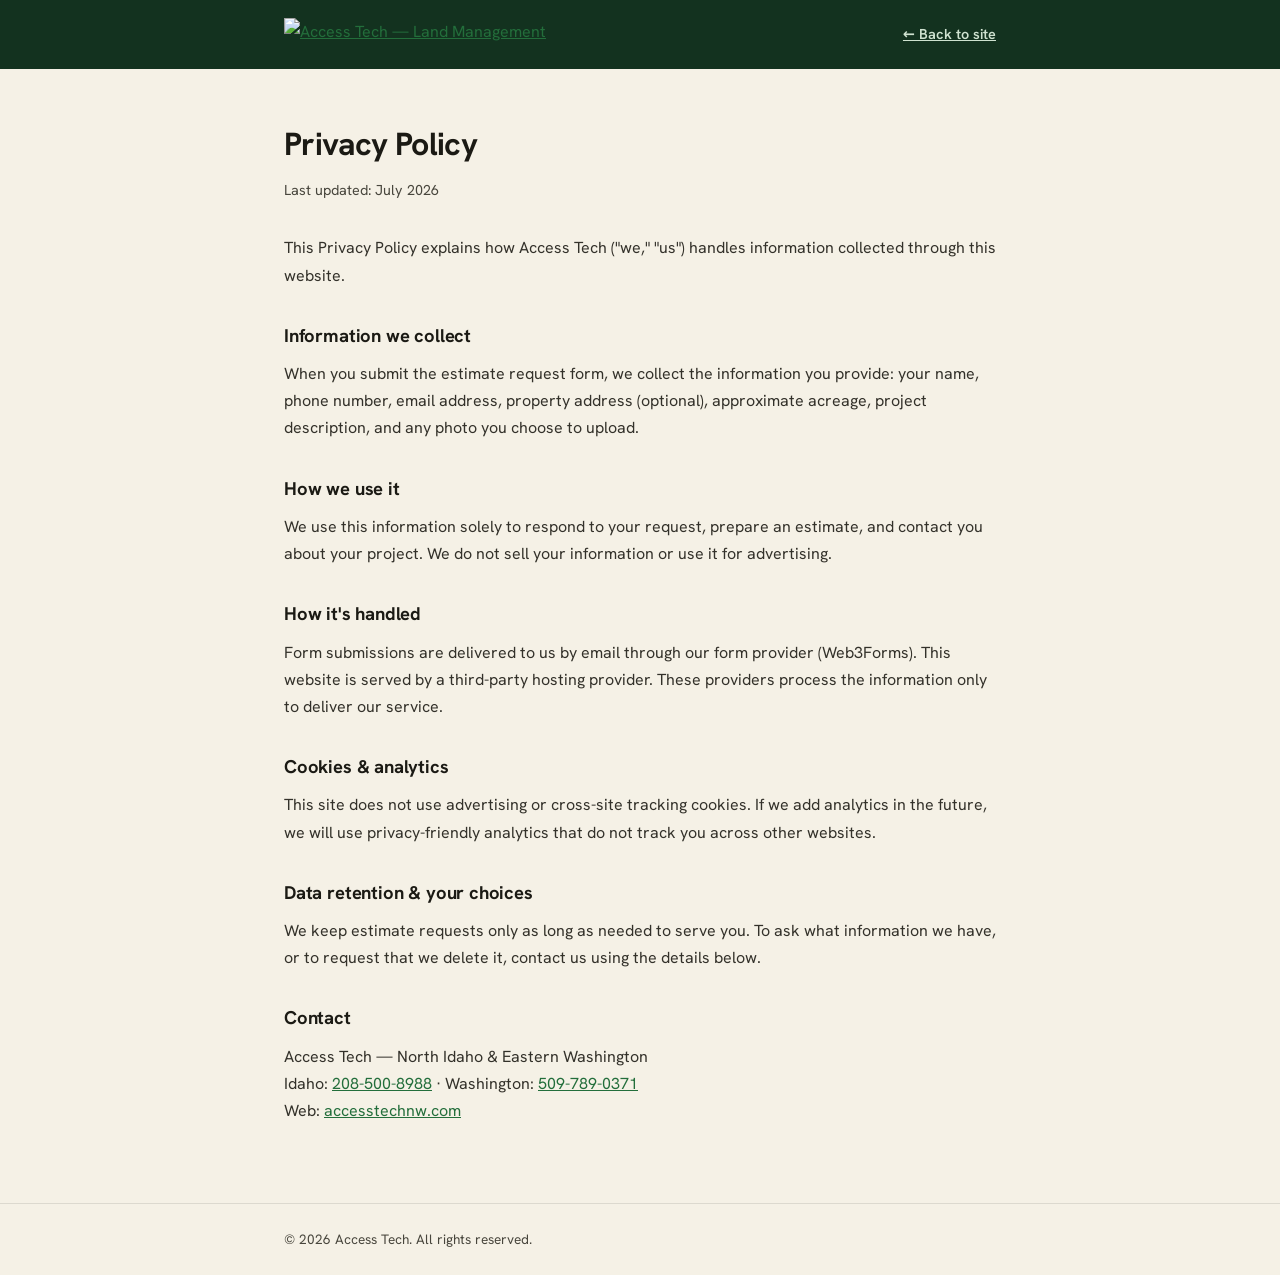
==== privacy.html @ 2acd5ff5 "Work open issues: self-host fonts, branded og-image, perf + privacy polish - #12 (partial): self-hos" ====
<!DOCTYPE html>
<html lang="en">
<head>
<meta charset="UTF-8">
<meta name="viewport" content="width=device-width, initial-scale=1.0">
<title>Privacy Policy — Access Tech</title>
<meta name="description" content="How Access Tech handles information collected through this website.">
<link rel="icon" type="image/png" href="/images/logo-icon.png">
<link rel="stylesheet" href="/fonts/fonts.css">
<!-- NOTE: general-purpose privacy template — review/customize before relying on it legally. -->
<style>
  *{margin:0;padding:0;box-sizing:border-box}
  body{font-family:'Hanken Grotesk',system-ui,sans-serif;color:#1b1a14;background:#f5f1e6;line-height:1.7}
  a{color:#236e3b}
  header{background:#13321f;padding:1.1rem 0}
  .wrap{max-width:760px;margin:0 auto;padding:0 24px}
  header .wrap{display:flex;align-items:center;justify-content:space-between;gap:1rem}
  header img{height:34px;width:auto;display:block}
  header a.home{color:#cfe2d0;font-size:.9rem;font-weight:600}
  main{padding:3rem 0 4rem}
  h1{font-size:2rem;margin-bottom:.4rem;letter-spacing:-.02em}
  .updated{color:#48463d;font-size:.9rem;margin-bottom:2rem}
  h2{font-size:1.15rem;margin:2rem 0 .5rem;letter-spacing:-.01em}
  p{margin-bottom:.9rem;color:#33312a}
  footer{border-top:1px solid rgba(0,0,0,.1);padding:1.5rem 0;font-size:.85rem;color:#48463d}
</style>
</head>
<body>
<header><div class="wrap">
  <a href="/"><img src="/images/logo-white.png" alt="Access Tech — Land Management"></a>
  <a class="home" href="/">← Back to site</a>
</div></header>
<main><div class="wrap">
  <h1>Privacy Policy</h1>
  <p class="updated">Last updated: July 2026</p>

  <p>This Privacy Policy explains how Access Tech ("we," "us") handles information collected through this website.</p>

  <h2>Information we collect</h2>
  <p>When you submit the estimate request form, we collect the information you provide: your name, phone number, email address, property address (optional), approximate acreage, project description, and any photo you choose to upload.</p>

  <h2>How we use it</h2>
  <p>We use this information solely to respond to your request, prepare an estimate, and contact you about your project. We do not sell your information or use it for advertising.</p>

  <h2>How it's handled</h2>
  <p>Form submissions are delivered to us by email through our form provider (Web3Forms). This website is served by a third-party hosting provider. These providers process the information only to deliver our service.</p>

  <h2>Cookies &amp; analytics</h2>
  <p>This site does not use advertising or cross-site tracking cookies. If we add analytics in the future, we will use privacy-friendly analytics that do not track you across other websites.</p>

  <h2>Data retention &amp; your choices</h2>
  <p>We keep estimate requests only as long as needed to serve you. To ask what information we have, or to request that we delete it, contact us using the details below.</p>

  <h2>Contact</h2>
  <p>Access Tech — North Idaho &amp; Eastern Washington<br>
  Idaho: <a href="tel:2085008988">208-500-8988</a> · Washington: <a href="tel:5097890371">509-789-0371</a><br>
  Web: <a href="https://accesstechnw.com">accesstechnw.com</a></p>
</div></main>
<footer><div class="wrap">© 2026 Access Tech. All rights reserved.</div></footer>
</body>
</html>
---- fonts/fonts.css ----
@font-face {
  font-family: 'Bricolage Grotesque';
  font-style: normal;
  font-weight: 400 800;
  font-stretch: 100%;
  font-display: swap;
  src: url(/fonts/bricolage-grotesque-400-800-latin.woff2) format('woff2');
  unicode-range: U+0000-00FF, U+0131, U+0152-0153, U+02BB-02BC, U+02C6, U+02DA, U+02DC, U+0304, U+0308, U+0329, U+2000-206F, U+20AC, U+2122, U+2191, U+2193, U+2212, U+2215, U+FEFF, U+FFFD;
}
@font-face {
  font-family: 'Hanken Grotesk';
  font-style: normal;
  font-weight: 400;
  font-display: swap;
  src: url(/fonts/hanken-grotesk-400-latin.woff2) format('woff2');
  unicode-range: U+0000-00FF, U+0131, U+0152-0153, U+02BB-02BC, U+02C6, U+02DA, U+02DC, U+0304, U+0308, U+0329, U+2000-206F, U+20AC, U+2122, U+2191, U+2193, U+2212, U+2215, U+FEFF, U+FFFD;
}
@font-face {
  font-family: 'Hanken Grotesk';
  font-style: normal;
  font-weight: 500;
  font-display: swap;
  src: url(/fonts/hanken-grotesk-500-latin.woff2) format('woff2');
  unicode-range: U+0000-00FF, U+0131, U+0152-0153, U+02BB-02BC, U+02C6, U+02DA, U+02DC, U+0304, U+0308, U+0329, U+2000-206F, U+20AC, U+2122, U+2191, U+2193, U+2212, U+2215, U+FEFF, U+FFFD;
}
@font-face {
  font-family: 'Hanken Grotesk';
  font-style: normal;
  font-weight: 600;
  font-display: swap;
  src: url(/fonts/hanken-grotesk-600-latin.woff2) format('woff2');
  unicode-range: U+0000-00FF, U+0131, U+0152-0153, U+02BB-02BC, U+02C6, U+02DA, U+02DC, U+0304, U+0308, U+0329, U+2000-206F, U+20AC, U+2122, U+2191, U+2193, U+2212, U+2215, U+FEFF, U+FFFD;
}
@font-face {
  font-family: 'Hanken Grotesk';
  font-style: normal;
  font-weight: 700;
  font-display: swap;
  src: url(/fonts/hanken-grotesk-700-latin.woff2) format('woff2');
  unicode-range: U+0000-00FF, U+0131, U+0152-0153, U+02BB-02BC, U+02C6, U+02DA, U+02DC, U+0304, U+0308, U+0329, U+2000-206F, U+20AC, U+2122, U+2191, U+2193, U+2212, U+2215, U+FEFF, U+FFFD;
}
@font-face {
  font-family: 'Hanken Grotesk';
  font-style: normal;
  font-weight: 800;
  font-display: swap;
  src: url(/fonts/hanken-grotesk-800-latin.woff2) format('woff2');
  unicode-range: U+0000-00FF, U+0131, U+0152-0153, U+02BB-02BC, U+02C6, U+02DA, U+02DC, U+0304, U+0308, U+0329, U+2000-206F, U+20AC, U+2122, U+2191, U+2193, U+2212, U+2215, U+FEFF, U+FFFD;
}
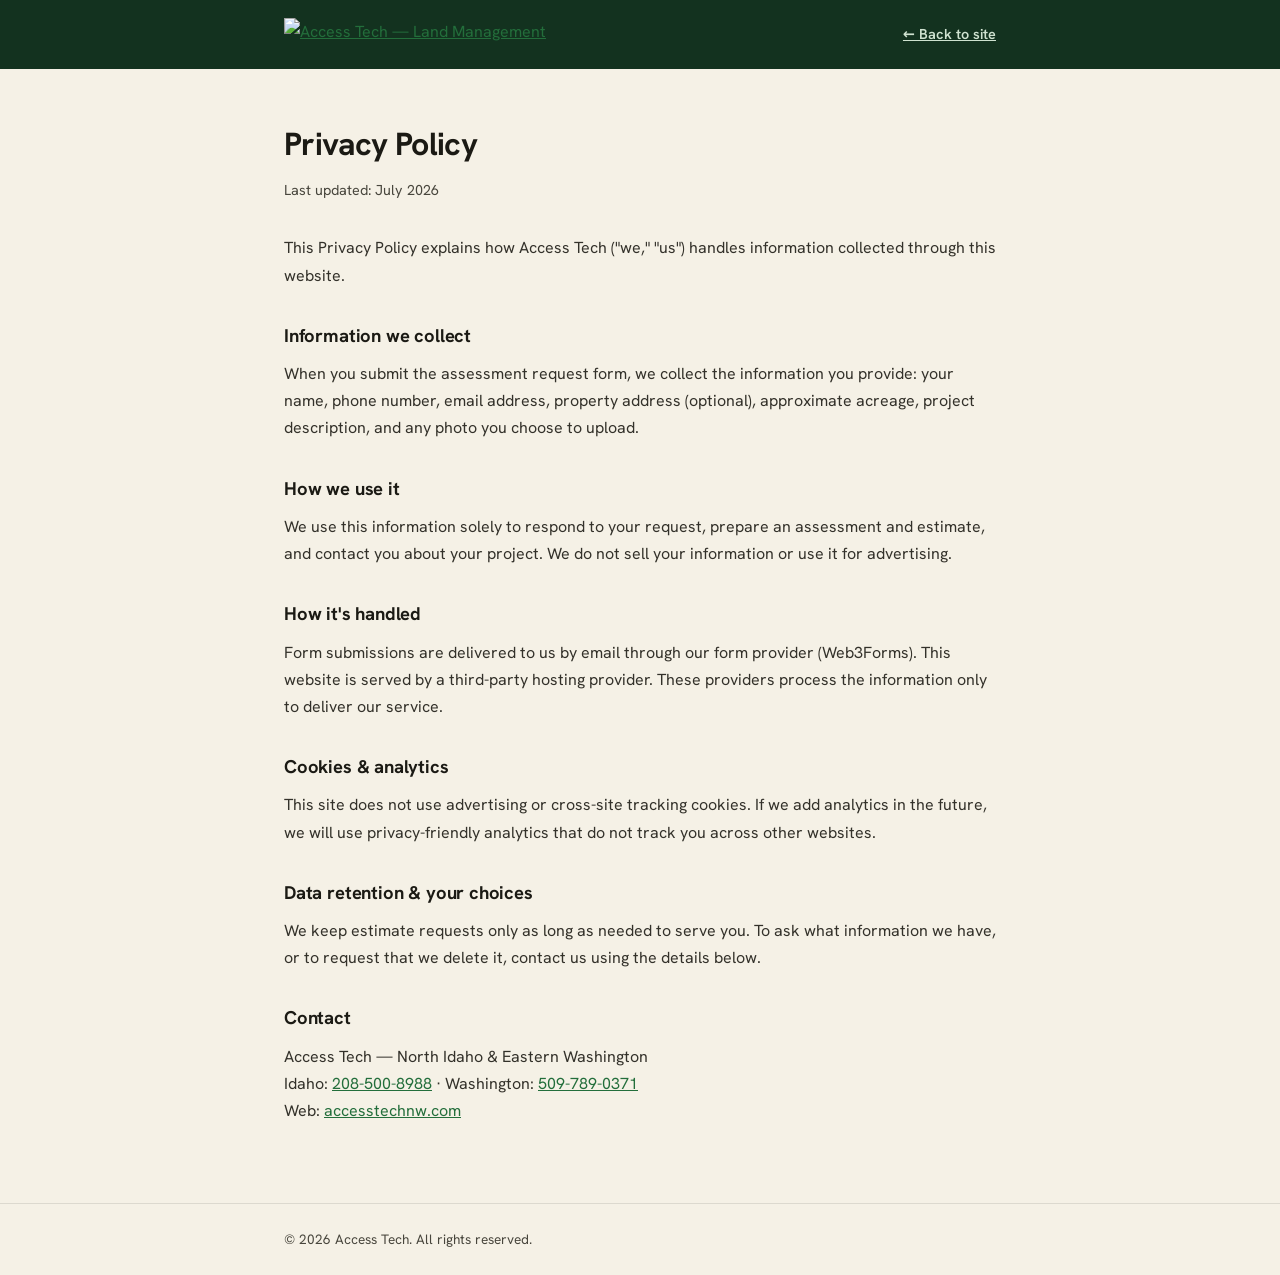
==== commit 8f4fc7ec: "Reposition site per client brief: fire management & land stewardship consulting - Hero: 'Reclaim. Re" ====
--- a/privacy.html
+++ b/privacy.html
@@ -37,10 +37,10 @@
   <p>This Privacy Policy explains how Access Tech ("we," "us") handles information collected through this website.</p>
 
   <h2>Information we collect</h2>
-  <p>When you submit the estimate request form, we collect the information you provide: your name, phone number, email address, property address (optional), approximate acreage, project description, and any photo you choose to upload.</p>
+  <p>When you submit the assessment request form, we collect the information you provide: your name, phone number, email address, property address (optional), approximate acreage, project description, and any photo you choose to upload.</p>
 
   <h2>How we use it</h2>
-  <p>We use this information solely to respond to your request, prepare an estimate, and contact you about your project. We do not sell your information or use it for advertising.</p>
+  <p>We use this information solely to respond to your request, prepare an assessment and estimate, and contact you about your project. We do not sell your information or use it for advertising.</p>
 
   <h2>How it's handled</h2>
   <p>Form submissions are delivered to us by email through our form provider (Web3Forms). This website is served by a third-party hosting provider. These providers process the information only to deliver our service.</p>
